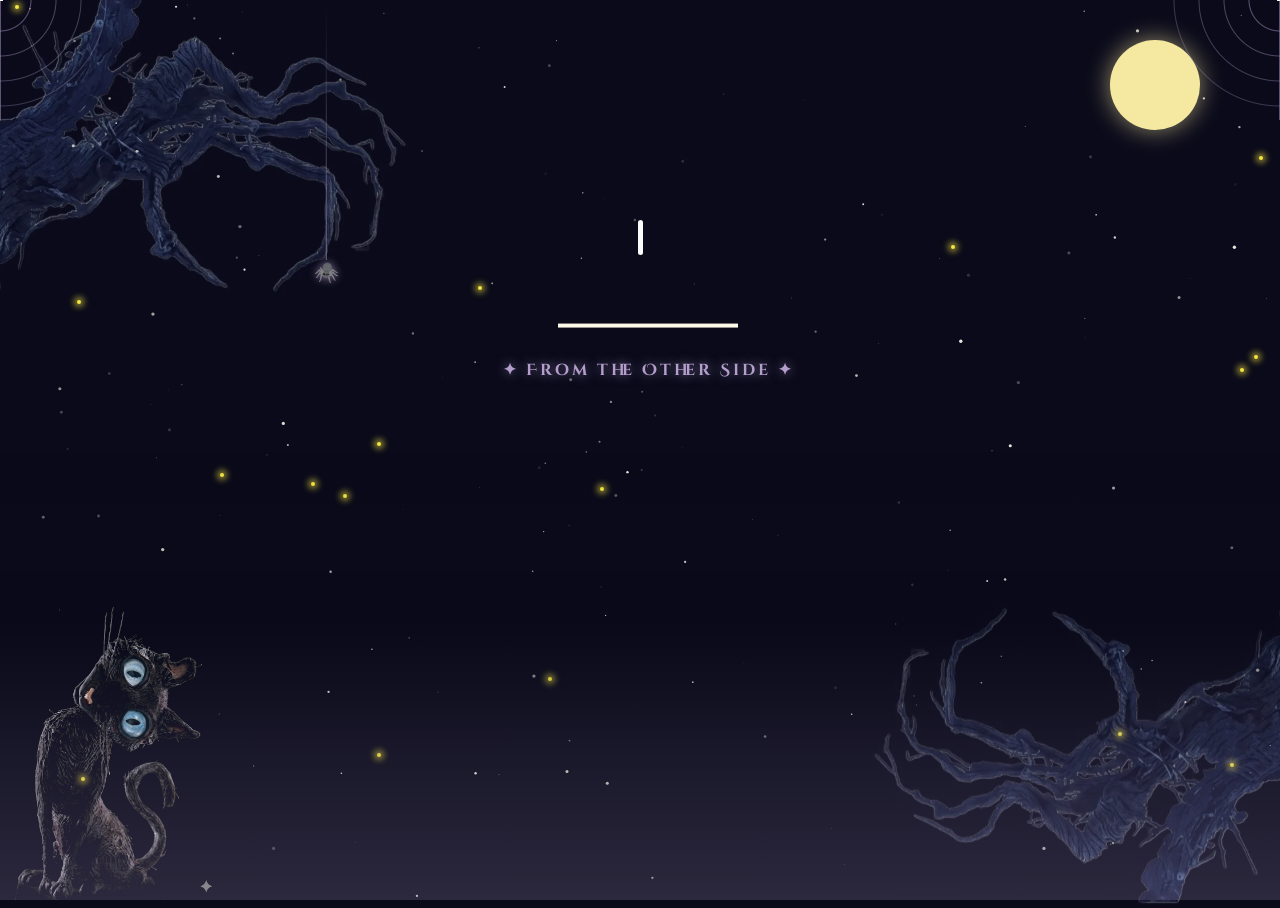
==== index.html @ ec94d296 "primer comit" ====
<!DOCTYPE html>
<html lang="en">
<head>
    <meta charset="UTF-8">
    <meta name="viewport" content="width=device-width, initial-scale=1.0">
    <title>Happy Birthday</title>
    <link rel="stylesheet" href="style.css">
</head>
<body>
    <canvas id="stars-canvas"></canvas>
<img src="gato.png" class="gato-bl" alt="">
<img src="rama.png"c class="rama-tl" alt="">
<img src="rama.png"c class="rama-br" alt="">
<div class="spider-wrap">
      <div class="thread"></div>
      <div class="spider">🕷️</div> 
    </div>
    <div class="moon">
      <div class="moon-eyes">
        <div class="eye">
          <div class="pupil"></div>
        </div>
        <div class="eye">
          <div class="pupil"></div>
        </div>
      </div>
    </div>
    <div class="web web-left"></div>
    <div class="web web-right"></div>
    <div class="velas">
    <div class="fuego"></div>
    <div class="fuego"></div>
    <div class="fuego"></div>
    <div class="fuego"></div>
    <div class="fuego"></div>
</div>
<svg id="cake" version="1.1" x="0px" y="0px" width="200px" height="500px" viewBox="0 0 200 500" enable-background="new 0 0 200 500" xml:space="preserve">
    <path fill="#a88679" d="M173.667-13.94c-49.298,0-102.782,0-147.334,0c-3.999,0-4-16.002,0-16.002
		c44.697,0,96.586,0,147.334,0C177.667-29.942,177.668-13.94,173.667-13.94z">
        <animate id="bizcocho_3" attributeName="d" calcMode="spline" keySplines="0 0 1 1; 0 0 1 1" begin="relleno_2.end" dur="0.3s" fill="freeze" values="
                          M173.667-13.94c-49.298,0-102.782,0-147.334,0c-3.999,0-4-16.002,0-16.002
		c44.697,0,96.586,0,147.334,0C177.667-29.942,177.668-13.94,173.667-13.94z
                          ;
                          M173.667,411.567c-47.995,12.408-102.955,12.561-147.334,0
		c-3.848-1.089-0.189-16.089,3.661-15.002c44.836,12.66,90.519,12.753,139.427,0.07
		C173.293,395.631,177.541,410.566,173.667,411.567z
                          ;
                          M173.667,427.569c-49.795,0-101.101,0-147.334,0c-3.999,0-4-16.002,0-16.002
		c46.385,0,97.539,0,147.334,0C177.668,411.567,177.667,427.569,173.667,427.569z
                          " />
    </path>
    <path fill="#8b6a60" d="M100-178.521c1.858,0,3.364,1.506,3.364,3.363c0,0,0,33.17,0,44.227
		c0,19.144,0,57.431,0,76.574c0,10.152,0,40.607,0,40.607c0,1.858-1.506,3.364-3.364,3.364l0,0c-1.858,0-3.364-1.506-3.364-3.364c0,0,0-30.455,0-40.607c0-19.144,0-57.432,0-76.575c0-11.057,0-44.226,0-44.226C96.636-177.015,98.142-178.521,100-178.521
		L100-178.521z">
        <animate id="relleno_2" attributeName="d" calcMode="spline" keySplines="0 0 1 1; 0 0 1 1; 0 0 0.58 1" begin="bizcocho_2.end" dur="0.5s" fill="freeze" values="
                          M100-178.521c1.858,0,3.364,1.506,3.364,3.363c0,0,0,33.17,0,44.227
		c0,19.144,0,57.431,0,76.574c0,10.152,0,40.607,0,40.607c0,1.858-1.506,3.364-3.364,3.364l0,0c-1.858,0-3.364-1.506-3.364-3.364c0,0,0-30.455,0-40.607c0-19.144,0-57.432,0-76.575c0-11.057,0-44.226,0-44.226C96.636-177.015,98.142-178.521,100-178.521
		L100-178.521z
                          ;
                          M100,267.257c1.858,0,3.364,1.506,3.364,3.363c0,0,0,33.17,0,44.227
		c0,19.143,0,57.43,0,76.574c0,10.151,0,40.606,0,40.606c0,1.858-1.506,3.364-3.364,3.364l0,0c-1.858,0-3.364-1.506-3.364-3.364
		c0,0,0-30.455,0-40.606c0-19.145,0-57.432,0-76.576c0-11.057,0-44.225,0-44.225C96.636,268.763,98.142,267.257,100,267.257
		L100,267.257z
                          ;
                          M93.928,405.433c-0.655,6.444-0.102,9.067,2.957,11.798c0,0,8.083,5.571,16.828,3.503
		c18.629-4.406,43.813,6.194,50.792,7.791c14.75,3.375,9.162,6.867,9.162,6.867c-2.412,2.258-58.328,0-73.667,0l0,0
		c-1.858,0-69.995,2.133-73.667,0c0,0-3.337-2.439,6.172-5.992c11.375-4.25,52.875,8.822,47.139-9.442
		c-6.333-20.167,5.226-21.514,5.226-21.514c3.435-0.915,12.78-6.663,10.923-0.546L93.928,405.433z
                          ;
                          M102.242,427.569c5.348,0,14.079,0,17.462,0c0,0,17.026,0,27.504,0
		c19.143,0,20.39-3.797,26.459,0c3,1.877,0,7.823,0,7.823c-2.412,2.258-58.328,0-73.667,0l0,0c-1.858,0-67.187,0-73.667,0
		c0,0-4.125-4.983,0-7.823c5.201-3.58,16.085,0,23.725,0c8.841,0,20.762,0,20.762,0c3.686,0,8.597,0,19.511,0H102.242z
                          " />
    </path>
    <path fill="#a88679" d="M173.667-15.929c-46.512,0-105.486,0-147.334,0c-3.999,0-4-16.002,0-16.002
		c43.566,0,97.96,0,147.334,0C177.667-31.931,177.666-15.929,173.667-15.929z">
        <animate id="bizcocho_2" attributeName="d" calcMode="spline" keySplines="0 0 1 1; 0 0 1 1; 0.25 0 0.58 1" begin="relleno_1.end" dur="0.5s" fill="freeze" values="
                          M173.667-15.929c-46.512,0-105.486,0-147.334,0c-3.999,0-4-16.002,0-16.002
		c43.566,0,97.96,0,147.334,0C177.667-31.931,177.666-15.929,173.667-15.929z
                          ;
                          M173.434,445.393c-47.269,8.001-105.245,8.001-147.334,0c-3.929-0.747-0.692-16.543,3.243-15.824
		c43.828,8.001,92.165,8.001,140.739,0C174.029,428.918,177.377,444.726,173.434,445.393z
                          ;
                          M173.667,449.514c-47.576-5.454-102.799-5.744-147.333,0c-3.966,0.512-3.938-15.297,0-16.002
		c43.683-7.823,97.646-8.026,147.333,0C177.616,434.15,177.642,449.969,173.667,449.514z
                          ;
                          M173.667,451.394c-49.298,0-102.782,0-147.334,0c-3.999,0-4-16.002,0-16.002
		c44.697,0,96.586,0,147.334,0C177.667,435.392,177.668,451.394,173.667,451.394z
                          " />
    </path>
    <path fill="#8b6a60" d="M101.368-73.685c0,12.164,0,15.18,0,28.519c0,22.702,0-13.661,0,8.304c0,14.48,0,18.233,0,30.512
		c0,1.753-2.958,1.847-2.958,0c0-12.68,0-16.277,0-30.401c0-21.983,0,11.66,0-8.305c0-13.027,0-15.992,0-28.628
		C98.411-75.883,101.368-75.592,101.368-73.685z">
        <animate id="relleno_1" attributeName="d" calcMode="spline" keySplines="0 0 1 1; 0 0 1 1; 0 0 0.6 1" begin="bizcocho_1.end" dur="0.5s" fill="freeze" values="
                          M101.368-73.685c0,12.164,0,15.18,0,28.519c0,22.702,0-13.661,0,8.304c0,14.48,0,18.233,0,30.512
		c0,1.753-2.958,1.847-2.958,0c0-12.68,0-16.277,0-30.401c0-21.983,0,11.66,0-8.305c0-13.027,0-15.992,0-28.628
		C98.411-75.883,101.368-75.592,101.368-73.685z
                          ;
                          M101.368,350.885c0,12.164,0,65.18,0,78.518c0,22.703,0-33.66,0-11.695c0,14.48,0,28.232,0,40.512
		c0,1.753-2.958,1.847-2.958,0c0-12.68,0-26.277,0-40.402c0-21.982,0,31.66,0,11.695c0-13.027,0-65.992,0-78.627
		C98.411,348.686,101.368,348.977,101.368,350.885z
                          ;
                          M128.38,447.567c37.626,6.312,39.303,13.658,26.833,12.833c-22.653-1.499-13.636-0.831-23.302-0.831
		c-14.48,0-17.884,0-30.163,0c-2.087,0-2.068,0-3.915,0c-13.333,0-8.963,0-23.088,0c-11.668,0-14.062,5.995-27.532,1.164
		c-12.629-4.529,38.667-3.167,46.833-17.333C100.077,432.94,105.546,443.736,128.38,447.567z
                          ;
                          M173.667,451.394c2.875,0,2.997,9.257,0,9.131c-22.662-0.956-32.09-0.956-41.756-0.956
		c-14.48,0-17.884,0-30.163,0c-2.087,0-2.068,0-3.915,0c-13.333,0-8.963,0-23.088,0c-11.668,0-34.99-0.294-48.412,1.831
		c-4.109,0.65-3.01-10.006,0-10.006C37.129,451.394,149.379,451.394,173.667,451.394z
                          " />
    </path>
    <path fill="#a88679" d="M173.667,21.571c-33.174,0-111.467,0-147.334,0c-4,0-4-16.002,0-16.002c39.836,0,105.982,0,147.334,0
		C177.668,5.569,177.667,21.571,173.667,21.571z">
        <animate id="bizcocho_1" attributeName="d" calcMode="spline" keySplines="0 0 1 1; 0 0 1 1; 0 0 1 1; 0.25 0 1 1; 0 0 1 1; 0.25 0 0.6 1" begin="2s" dur="0.8s" fill="freeze" values="
                          M173.667,21.571c-33.174,0-111.467,0-147.334,0c-4,0-4-16.002,0-16.002c39.836,0,105.982,0,147.334,0
		C177.668,5.569,177.667,21.571,173.667,21.571z
                          ;
                          M173.667,459.569c-33.197,16.002-110.782,16.002-147.334,0c-3.664-1.604,1.614-15.617,5.337-14.153
		c40.702,16.002,94.289,16.104,136.505,0.103C171.917,444.1,177.271,457.832,173.667,459.569z
                          ;
                          M171.817,475.571c-39.361-3.001-105.438-2.571-143.556,0c-3.991,0.27-7.377-14.736-3.387-15.014
		c41.553-2.888,104.421-3.121,150.51-0.233C179.378,460.574,175.806,475.875,171.817,475.571z
                          ;
                          M171.817,459.564c-38.8-12.188-104.504-13.762-143.556,0c-3.772,1.329-7.961-12.604-4.178-13.905
		c40.864-14.064,105.114-15.52,151.918-0.973C179.822,445.874,175.634,460.762,171.817,459.564z
                          ;
                          M173.667,475.571c-46.376-5.005-105.924-4.003-147.334,0c-3.981,0.385-3.479-15.421,0.479-16.002
		c43.087-6.327,97.705-7.083,146.855,0.438C177.621,460.613,177.644,476,173.667,475.571z
                          ;
                          M173.667,474.117c-46.376,1.866-105.638,2.01-147.334,0c-3.995-0.192-3.52-16.144,0.479-16.002
		c43.794,1.55,96.341,1.541,145.723,0C176.532,457.99,177.663,473.956,173.667,474.117z
                          ;
                          M173.667,475.571c-46.512,0-105.486,0-147.334,0c-3.999,0-4-16.002,0-16.002c43.566,0,97.96,0,147.334,0
		C177.667,459.569,177.666,475.571,173.667,475.571z
                          " />
    </path>
    <path fill="#C3B1E1" d="M104.812,113.216c0,3.119-2.164,5.67-4.812,5.67c-2.646,0-4.812-2.551-4.812-5.67c0-5.594,0-16.782,0-22.375
	c0-5.143,0-15.427,0-20.568c0-7.333,0-21.998,0-29.33c0-5.523,0-16.569,0-22.092c0-3.295,0-9.885,0-13.181
	C95.188,2.551,97.353,0,100,0c2.648,0,4.812,2.551,4.812,5.669c0,3.248,0,9.743,0,12.991c0,5.428,0,16.284,0,21.711
	c0,7.618,0,22.854,0,30.472c0,4.952,0,14.854,0,19.807C104.812,96.292,104.812,107.576,104.812,113.216z">
        <animate id="crema" attributeName="d" calcMode="spline" keySplines="0 0 1 1; 0 0 1 1; 0 0 1 1; 0.25 0 1 1; 0 0 1 1; 0 0 0.58 1" begin="bizcocho_3.end" dur="2s" fill="freeze" values="
                          M104.812,113.216c0,3.119-2.164,5.67-4.812,5.67c-2.646,0-4.812-2.551-4.812-5.67c0-5.594,0-16.782,0-22.375
	c0-5.143,0-15.427,0-20.568c0-7.333,0-21.998,0-29.33c0-5.523,0-16.569,0-22.092c0-3.295,0-9.885,0-13.181
	C95.188,2.551,97.353,0,100,0c2.648,0,4.812,2.551,4.812,5.669c0,3.248,0,9.743,0,12.991c0,5.428,0,16.284,0,21.711
	c0,7.618,0,22.854,0,30.472c0,4.952,0,14.854,0,19.807C104.812,96.292,104.812,107.576,104.812,113.216z
                          ;
                          M104.812,405.897c0,3.119-2.164,5.67-4.812,5.67c-2.646,0-4.812-2.551-4.812-5.67c0-5.594,0-16.782,0-22.376
	c0-5.143,0-15.426,0-20.568c0-7.332,0-21.997,0-29.33c0-5.522,0-16.568,0-22.092c0-3.295,0-9.885,0-13.181
	c0-3.118,2.165-5.669,4.812-5.669c2.648,0,4.812,2.551,4.812,5.669c0,3.247,0,9.743,0,12.991c0,5.428,0,16.283,0,21.711
	c0,7.618,0,22.854,0,30.473c0,4.951,0,14.854,0,19.807C104.812,388.972,104.812,400.256,104.812,405.897z
                          ;
                          M111.873,411.567c-3.119,0-9.226,0-11.874,0c-2.646,0-7.748,0-10.867,0c-7.086,0-12.698,0-18.292,0
	c-6.592,0-12.871,7.371-19.166,3.008c-10.043-6.961-7.776-10.169,2.991-17.745c12.61-8.873,27.713,1.994,25.919-7.531
	c-2.589-13.742,11.008-14.513,11.365-17.789c0.441-4.051,4.235-11.107,8.051-8.175c3.113,2.393,1.007,8.008,0,13.159
	c-1.871,9.569,8.058,2.113,9.494,14.155c2.592,21.732,21.184-0.675,29.309,7.976c5.216,5.553,18.413,5.552,15.426,12.942
	c-3.131,7.745-15.825-4.369-23.8,2.903C126.261,418.271,118.301,411.567,111.873,411.567z
                          ;
                          M111.873,411.567c-3.119,0-9.226,0-11.874,0c-2.646,0-9.734,4.069-12.853,4.069
	c-7.086,0-10.712-4.069-16.306-4.069c-6.592,0-12.12,6.013-19.166,3.008c-7.053-3.008-7.458,2.026-18.659,1.165
	c-6.832-0.525-7.522-3.034-7.533-6.265c-0.037-10.336,22.073-2.452,36.613-2.628c10.234-0.124,19.856-1.439,37.905-2.102
	c16.642-0.61,32.699,1.552,46.009,1.927c12.438,0.351,29.663-8.99,31.532,3.315c0.773,5.093-5.605,3.342-11.211,9.579
	c-5.093,5.667-7.59-4.605-12.965-3.832c-8.269,1.189-14.962-8.537-22.937-1.265C126.261,418.271,118.301,411.567,111.873,411.567z
                          ;
                          M110.946,413.652c-2.904-1.137-8.405-2.748-12.446-0.97c-6.099,2.685-7.273,10.358-13.253,8.242
	c-7.843-2.775-8.953-5.008-14.546-5.01c-24.653-0.011-4.849,26.507-18.264,26.507c-12.377,0,5.791-33.537-19.422-26.682
	c-7.703,2.095-9.806-0.942-9.817-4.173c-0.037-10.336,24.357-4.544,38.897-4.72c10.234-0.124,19.856-1.439,37.905-2.102
	c16.642-0.61,32.699,1.552,46.009,1.927c12.438,0.351,28.973-8.865,31.532,3.315c1.449,6.896,0.318,15.624-3.874,15.624
	c-7.619,0-1.788-15.192-19.243-7.111c-7.581,3.51-15.963-9.738-26.669,1.066C120.644,426.744,118.381,416.561,110.946,413.652z
                          ;
                          M111.547,413.9c-2.969-0.956-8.775-0.949-13.167-0.5c-14.667,1.5-8.325,16.508-14.667,16.666
	c-6.667,0.166-0.167-13.5-13.013-14.151c-30.471-1.545-5.572,46.651-18.987,46.651c-12.377,0,10.333-50.166-18.667-44.5
	c-7.835,1.531-9.537-1.417-9.548-4.647c-0.037-10.336,23.675-5.177,38.215-5.353c10.234-0.124,20.618-1.671,38.667-2.333
	c16.642-0.61,32.023,1.458,45.333,1.833c12.438,0.351,33.819-8.431,33.199,4.001c-0.532,10.666,0.414,26.166-5.245,25.833
	c-7.606-0.447-2.954-31.5-19.243-18.899c-7.985,6.177-17.658-5.969-27.377,5.732C118.88,434.066,121.38,417.067,111.547,413.9z
                          ;
                          M111.547,415.233c-6.667-0.834-9.667,4.667-13.833,3.333c-19.649-6.291-8.158,22.176-14.5,22.334
	c-6.667,0.166,2.833-18-13.333-22.167c-29.544-7.615-9.667,43.833-20.167,43.833c-10.333,0,8.004-55.006-16.833-39
	c-7.5,4.833-9.508-3.78-9.299-7.004c0.799-12.329,23.592-7.153,38.132-7.329c10.234-0.124,20.238-1.505,38.287-2.167
	c16.642-0.61,32.903,1.125,46.213,1.5c12.438,0.351,35.058-5.579,31.863,6.451c-5.532,20.833,1.25,28.216-4.409,27.883
	c-7.606-0.447-6.058-37.895-20.62-23.333c-10.167,10.166-15.972-0.747-25,12C119.547,443.568,121.798,416.515,111.547,415.233z
                          " />
    </path>
    <rect x="10" y="475.571" fill="#fefae9" width="180" height="4" />
</svg>
<div class="text">
  <h1>✦ From the Other Side ✦</h1>
  <p id="msg"></p>
</div>
<script src="main.js"></script>
  <div class="fog"></div>
</body>
</html>
---- style.css ----
@import url('https://fonts.googleapis.com/css2?family=Playwrite+NO:wght@100..400&display=swap');
        @import url('https://fonts.googleapis.com/css2?family=Cinzel+Decorative:wght@400;700&display=swap');
    
html,
body {
  width: 100%;
  height: 100%;
  overflow-x: hidden;
  overflow-y: hidden;
  background: #0a0a1a;
}

#cake {
  display: block;
  position: relative;
  margin: -10em auto 0 auto;
}

.velas {
  background: #fbfbfb;
  border-radius: 10px;
  position: absolute;
  top: 228px;
  left: 50%;
  margin-left: -2.4px;
  margin-top: -8.33333333px;
  width: 5px;
  height: 35px;
  transform: translateY(-300px);
  backface-visibility: hidden;
  animation: in 500ms 6s ease-out forwards;
}
.velas:after,
.velas:before {
  background :#c8d9e0 (0, 255, 0, 0.4);
  content: "";
  position: absolute;
  width: 100%;
  height: 2.22222222px;
}
.velas:after {
  top: 25%;
  left: 0;
}
.velas:before {
  top: 45%;
  left: 0;
}

.fuego {
  border-radius: 100%;
  position: absolute;
  top: -25px;
  left: 50%;
  margin-left: -4.6px;
  width: 8.66666667px;
  height: 28px;
}
.fuego:nth-child(1) { animation: fuego 2s 6.5s infinite; }
.fuego:nth-child(2) { animation: fuego 1.5s 6.5s infinite; }
.fuego:nth-child(3) { animation: fuego 1s 6.5s infinite; }
.fuego:nth-child(4) { animation: fuego 0.5s 6.5s infinite; }
.fuego:nth-child(5) { animation: fuego 0.2s 6.5s infinite; }


@keyframes fuego {
  0%, 100% {
    background: rgba(254, 248, 97, 0.5);
    box-shadow: 0 0 40px 10px rgba(248, 233, 209, 0.2);
    transform: translateY(0) scale(1);
  }
  50% {
    background: rgba(255, 50, 0, 0.1);
    box-shadow: 0 0 40px 20px rgba(248, 233, 209, 0.2);
    transform: translateY(-20px) scale(0);
  }
}

@keyframes in {
  to {
    transform: translateY(0);
  }
}

.text {
  text-align: center;
}

.text h1 {
  font-family: 'Cinzel Decorative', cursive;
  font-size: 1rem;
  letter-spacing: 3px;
  color: #b49fcc;
  text-shadow: 0 0 12px rgba(180,159,204,.7);
  margin-bottom: 10px;
}

#msg {
  font-family: 'Cinzel Decorative', cursive;
  font-size: clamp(1rem, 4vw, 1.8rem);
  color: #f5e642;
  text-shadow: 0 0 16px rgba(245,230,66,.8);

  border-right: 2px solid #c9a84c;

  white-space: normal;       /* 🔥 clave */
  word-break: break-word;    /* 🔥 clave */
  text-align: center;
  padding: 0 10px;
  display: inline-block;
}

/* 🎊 CONFETI */
.confeti {
  position: fixed;
  top: -20px;
  pointer-events: none;
  z-index: 9999;
}

@keyframes caer {
  to {
    transform: translateY(100vh) rotate(720deg);
    opacity: 0;
  }
}

#stars-canvas {
  position: fixed;
  inset: 0;
  pointer-events: none;
  z-index: 0;
}

.spider-wrap {
  position: fixed;
  top: 0;
  left: 25%;
  transform: translateX(-25%);
  pointer-events: none;
  z-index: 10;
  animation: spiderDrop 14s ease-in-out infinite;
}

@keyframes spiderDrop {
  0%   { transform: translateX(-25%) translateY(-60px); }  /* arriba escondida */
  30%  { transform: translateX(-25%) translateY(120px); }  /* baja */
  60%  { transform: translateX(-25%) translateY(80px);  }  /* sube un poco */
  80%  { transform: translateX(-25%) translateY(200px); }  /* baja más */
  100% { transform: translateX(-25%) translateY(-60px); }  /* sube y desaparece */
}

.thread {
  width: 1px;
  height: 260px;
  background: linear-gradient(to bottom, transparent, rgba(180,159,204,.6));
  margin: 0 auto;
}

.spider {
  font-size: 20px;
  text-align: center;
  filter: drop-shadow(0 0 4px rgba(180,159,204,.8));
}

.firefly {
  position: fixed;
  width: 4px;
  height: 4px;
  border-radius: 50%;
  background: #f5e642;
  box-shadow: 0 0 6px 3px rgba(245,230,66,.6);
  pointer-events: none;
  z-index: 1;
  animation: drift linear infinite;
}

@keyframes drift {
  0%   { transform: translate(0,0) scale(1); opacity: 0; }
  20%  { opacity: 1; }
  80%  { opacity: .8; }
  100% { transform: translate(var(--dx), var(--dy)) scale(0.3); opacity: 0; }
}

.fog {
  position: fixed;
  bottom: 0;
  left: 0;
  width: 100%;
  height: 50%;
  background: linear-gradient(
    to top,
    rgba(180,159,204, 0.2) 0%,    /* teal de Coraline abajo */
    rgba(10, 10, 26, 0.15) 60%,     /* azul oscuro en medio */
    transparent 100%                 /* desaparece arriba */
  );
  pointer-events: none;
  z-index: 5;
}

.moon {
  position: fixed;
  top: 40px;
  right: 80px;
  width: 90px;
  height: 90px;
  border-radius: 50%;
  background: #f5e8a0; /* luna llena */
  box-shadow: 0 0 25px rgba(245,232,160,.6);
  z-index: 3;
  animation: moonGlow 4s ease-in-out infinite;
  display: flex;
  align-items: center;
  justify-content: center;
}

.moon-eyes {
  display: flex;
  gap: 12px;
}

.moon-eyes {
  opacity: 0;
  animation: aparecerOjos 3s ease-in-out 2s forwards;
}

.moon .eye {
  display: flex;
  gap: 12px;
  width: 18px;
  height: 18px;
  background: #0a0a1a;
  border-radius: 50%;
  position: relative;
}

.moon .pupil {
  width: 6px;
  height: 6px;
  background: #f5e642;
  border-radius: 50%;
  position: absolute;
  top: 50%;
  left: 50%;
  transform: translate(-50%, -50%);
}

@keyframes moonGlow {
  0%, 100% { filter: drop-shadow(0 0 18px rgba(245,232,160,.5)); }
  50%       { filter: drop-shadow(0 0 30px rgba(245,232,160,.8)); }
}

.web {
  position: fixed;
  top: 0;
  width: 120px;
  height: 120px;
  pointer-events: none;
  z-index: 3;
  opacity: 1;
}

.web-left  { left: 0; }
.web-right { right: 0; transform: scaleX(-1); } /* espejo */

/* hilos que salen de la esquina */
.web::before,
.web::after {
  content: '';
  position: absolute;
  top: 0;
  left: 0;
  width: 100%;
  height: 100%;
  background:
    /* hilos diagonales */
    linear-gradient(135deg, rgb(254, 254, 254) 1px, transparent 1px),
    linear-gradient(112deg, rgb(255, 255, 255) 1px, transparent 1px),
    linear-gradient(90deg,  rgba(180,159,204,.5) 1px, transparent 1px),
    linear-gradient(158deg, rgba(255, 255, 255, 0.6) 1px, transparent 1px),
    linear-gradient(170deg, rgba(255, 255, 255, 0.975) 1px, transparent 1px);
}

/* arcos de la telaraña */
.web::after {
  background:
    radial-gradient(circle at 0 0, transparent 30px,  rgba(180,159,204,.5) 31px, transparent 32px),
    radial-gradient(circle at 0 0, transparent 55px,  rgba(180,159,204,.4) 56px, transparent 57px),
    radial-gradient(circle at 0 0, transparent 80px,  rgba(180,159,204,.35) 81px, transparent 82px),
    radial-gradient(circle at 0 0, transparent 105px, rgba(180,159,204,.3) 106px, transparent 107px);
}



.rama-tl {
  position: fixed;
  top: -10px;
  left: -10px;
  width: 420px;
  pointer-events: none;
  z-index: 4;
  opacity: 0.92;
  mix-blend-mode: screen; /* ← el negro del fondo desaparece, solo quedan las ramas */
}

.rama-br {
  position: fixed;
  bottom: -10px;
  right: -10px;
  width: 420px;
  pointer-events: none;
  z-index: 4;
  opacity: 0.92;
  transform: rotate(180deg);
  mix-blend-mode: screen; /* ← igual que rama-tl, mismo truco */
}

.gato-bl {
  position: fixed;
  bottom: 0;
  left: 0;
  width: 220px;
  pointer-events: none;
  z-index: 4;
  mix-blend-mode:  lighten; /* elimina el fondo negro igual que las ramas */
}
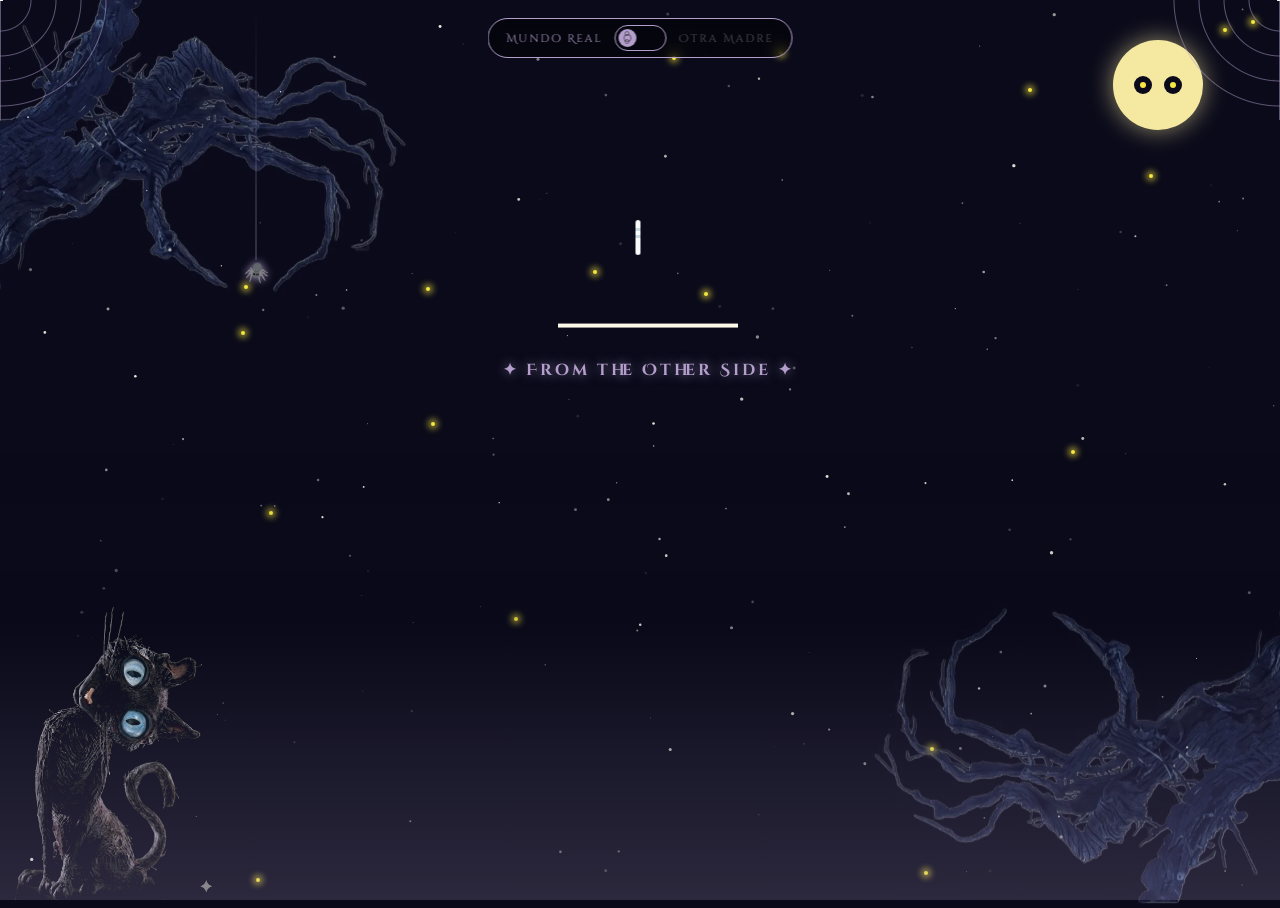
==== commit 9c28a0e8: "modo otra madre" ====
--- a/index.html
+++ b/index.html
@@ -6,35 +6,48 @@
     <title>Happy Birthday</title>
     <link rel="stylesheet" href="style.css">
 </head>
-<body>
+<body class="mundo-real">
     <canvas id="stars-canvas"></canvas>
-<img src="gato.png" class="gato-bl" alt="">
-<img src="rama.png"c class="rama-tl" alt="">
-<img src="rama.png"c class="rama-br" alt="">
-<div class="spider-wrap">
+
+    <div class="toggle-wrap">
+      <span class="toggle-label" id="lbl-real">Mundo Real</span>
+      <button class="toggle-btn" id="toggle-btn" onclick="toggleWorld()" aria-label="Cambiar mundo">
+        <div class="toggle-knob">
+          <div class="boton-dot"></div>
+        </div>
+      </button>
+      <span class="toggle-label" id="lbl-otra">Otra Madre</span>
+    </div>
+
+    <img src="gato.png" class="gato-bl" alt="">
+    <img src="rama.png" class="rama-tl" alt="">
+    <img src="rama.png" class="rama-br" alt="">
+    <div class="spider-wrap">
       <div class="thread"></div>
-      <div class="spider">🕷️</div> 
+      <div class="spider">🕷️</div>
     </div>
     <div class="moon">
-      <div class="moon-eyes">
-        <div class="eye">
-          <div class="pupil"></div>
-        </div>
-        <div class="eye">
-          <div class="pupil"></div>
-        </div>
+      <div class="moon-eyes" id="moon-eyes">
+        <div class="eye"><div class="pupil"></div></div>
+        <div class="eye"><div class="pupil"></div></div>
       </div>
+
+      <div class="button-eyes" id="button-eyes">
+        <div class="button-eye"><div class="button-pupil"></div></div>
+        <div class="button-eye"><div class="button-pupil"></div></div>
+      </div>
+
     </div>
     <div class="web web-left"></div>
     <div class="web web-right"></div>
     <div class="velas">
-    <div class="fuego"></div>
-    <div class="fuego"></div>
-    <div class="fuego"></div>
-    <div class="fuego"></div>
-    <div class="fuego"></div>
-</div>
-<svg id="cake" version="1.1" x="0px" y="0px" width="200px" height="500px" viewBox="0 0 200 500" enable-background="new 0 0 200 500" xml:space="preserve">
+      <div class="fuego"></div>
+      <div class="fuego"></div>
+      <div class="fuego"></div>
+      <div class="fuego"></div>
+      <div class="fuego"></div>
+    </div>
+      <svg id="cake" version="1.1" x="0px" y="0px" width="200px" height="500px" viewBox="0 0 200 500" enable-background="new 0 0 200 500" xml:space="preserve">
     <path fill="#a88679" d="M173.667-13.94c-49.298,0-102.782,0-147.334,0c-3.999,0-4-16.002,0-16.002
 		c44.697,0,96.586,0,147.334,0C177.667-29.942,177.668-13.94,173.667-13.94z">
         <animate id="bizcocho_3" attributeName="d" calcMode="spline" keySplines="0 0 1 1; 0 0 1 1" begin="relleno_2.end" dur="0.3s" fill="freeze" values="
@@ -182,11 +195,15 @@
     </path>
     <rect x="10" y="475.571" fill="#fefae9" width="180" height="4" />
 </svg>
-<div class="text">
-  <h1>✦ From the Other Side ✦</h1>
-  <p id="msg"></p>
-</div>
-<script src="main.js"></script>
-  <div class="fog"></div>
+    <div class="text">
+      <h1 class="titulo-mundo-real">✦ From the Other Side ✦</h1>
+      <h1 class="titulo-otra-madre">✦ They Will Be Mine ✦</h1>
+      <p id="msg"></p>
+    </div>
+    <script src="main.js"></script>
+    <div class="fog"></div>
 </body>
-</html>+</html>
+
+
+
--- a/style.css
+++ b/style.css
@@ -1,326 +1,433 @@
 @import url('https://fonts.googleapis.com/css2?family=Playwrite+NO:wght@100..400&display=swap');
-        @import url('https://fonts.googleapis.com/css2?family=Cinzel+Decorative:wght@400;700&display=swap');
-    
-html,
-body {
-  width: 100%;
-  height: 100%;
-  overflow-x: hidden;
-  overflow-y: hidden;
-  background: #0a0a1a;
-}
-
+@import url('https://fonts.googleapis.com/css2?family=Cinzel+Decorative:wght@400;700&display=swap');
+
+/* ================================================================
+   VARIABLES — MUNDO REAL (azul/morado oscuro)
+   ================================================================ */
+body.mundo-real {
+  --accent:        #b49fcc;
+  --accent2:       #c9a84c;
+  --glow2:         rgba(245, 230, 66, .8);
+  --fog-color:     rgba(180, 159, 204, 0.2);
+  --moon-bg:       #f5e8a0;
+  --moon-shadow:   rgba(245, 232, 160, .6);
+  --moon-shadow2:  rgba(245, 232, 160, .8);
+  --bg:            #0a0a1a;
+  --web-color:     rgba(180, 159, 204, .5);
+  --firefly:       #f5e642;
+  --firefly-glow:  rgba(245, 230, 66, .6);
+  --titulo-color:  #b49fcc;
+  --titulo-shadow: rgba(180, 159, 204, .7);
+  --msg-color:     #c9a84c;
+  --msg-glow:      rgba(245, 230, 66, .8);
+}
+
+/* ================================================================
+   VARIABLES — OTRA MADRE (rojo oscuro)
+   ================================================================ */
+body.otra-madre {
+  --accent:        #c0392b;
+  --accent2:       #ff6b6b;   
+  --glow2:         rgba(255, 107, 107, .9);
+  --fog-color:     rgba(139, 0, 0, 0.25);
+  --moon-bg:       #8b0000;
+  --moon-shadow:   rgba(192, 57, 43, .7);
+  --moon-shadow2:  rgba(231, 76, 60, .9);
+  --bg:            #0d0000;
+  --web-color:     rgba(192, 57, 43, .5);
+  --firefly:       #e74c3c;
+  --firefly-glow:  rgba(192, 57, 43, .7);
+  --titulo-color:  rgba(233, 198, 198, 0.788);  /* título */
+  --titulo-shadow: rgba(245, 235, 224, .4);
+  --msg-color:     #BAB8B5;   /* mensaje */
+  --msg-glow:      rgba(245, 235, 224, .35);
+}
+
+/* ================================================================
+   BASE
+   ================================================================ */
+html, body {
+  width: 100%; height: 100%;
+  overflow-x: hidden; overflow-y: hidden;
+  background: var(--bg);
+  transition: background 0.8s ease;
+}
+
+/* ================================================================
+   TOGGLE
+   ================================================================ */
+.toggle-wrap {
+  position: fixed;
+  top: 18px; left: 50%;
+  transform: translateX(-50%);
+  z-index: 100;
+  display: flex; align-items: center; gap: 12px;
+  background: rgba(0, 0, 0, 0.45);
+  border: 1px solid var(--accent);
+  border-radius: 40px;
+  padding: 6px 18px;
+  transition: border-color 0.6s;
+  backdrop-filter: blur(6px);
+}
+
+.toggle-label {
+  font-family: 'Cinzel Decorative', cursive;
+  font-size: clamp(0.5rem, 2vw, 0.7rem);
+  letter-spacing: 2px;
+  color: #555;
+  transition: color 0.5s;
+  white-space: nowrap;
+}
+body.mundo-real #lbl-real { color: var(--accent); }
+body.otra-madre #lbl-otra  { color: var(--accent); }
+
+.toggle-btn {
+  width: 52px; height: 26px;
+  border-radius: 99px;
+  border: 1.5px solid var(--accent);
+  background: transparent;
+  cursor: pointer; position: relative;
+  transition: border-color 0.5s;
+  flex-shrink: 0;
+}
+
+.toggle-knob {
+  width: 18px; height: 18px;
+  border-radius: 50%;
+  background: var(--accent);
+  position: absolute;
+  top: 3px; left: 3px;
+  transition: transform 0.5s cubic-bezier(.68, -.55, .27, 1.55), background 0.5s;
+  display: flex; align-items: center; justify-content: center;
+}
+body.otra-madre .toggle-knob { transform: translateX(26px); }
+
+.boton-dot {
+  width: 6px; height: 6px;
+  border-radius: 50%;
+  border: 1.5px solid rgba(0, 0, 0, 0.5);
+  position: relative;
+}
+.boton-dot::before, .boton-dot::after {
+  content: ''; position: absolute;
+  border-radius: 50%; border: 1px solid rgba(0, 0, 0, 0.4);
+}
+.boton-dot::before { width: 3px; height: 3px; top: -4px; left: 0; }
+.boton-dot::after  { width: 3px; height: 3px; top: 4px;  left: 0; }
+
+/* ================================================================
+   CAKE
+   ================================================================ */
 #cake {
-  display: block;
-  position: relative;
-  margin: -10em auto 0 auto;
-}
-
+  display: block; position: relative;
+  width: min(200px, 52vw); height: auto;
+  margin: -10em auto 0 auto; overflow: hidden;
+  transition: filter 0.8s ease;
+}
+body.otra-madre #cake { filter: sepia(0.4) hue-rotate(-30deg) saturate(1.5); }
+
+/* ================================================================
+   VELAS
+   ================================================================ */
 .velas {
-  background: #fbfbfb;
-  border-radius: 10px;
-  position: absolute;
-  top: 228px;
-  left: 50%;
-  margin-left: -2.4px;
-  margin-top: -8.33333333px;
-  width: 5px;
-  height: 35px;
-  transform: translateY(-300px);
+  background: #fbfbfb; border-radius: 10px;
+  position: absolute; top: 228px; left: 50%;
+  margin-left: -2.4px; margin-top: -8.33px;
+  width: 5px; height: 35px;
+  transform: translateX(-50%) translateY(-300px);
   backface-visibility: hidden;
   animation: in 500ms 6s ease-out forwards;
 }
-.velas:after,
-.velas:before {
-  background :#c8d9e0 (0, 255, 0, 0.4);
-  content: "";
-  position: absolute;
-  width: 100%;
-  height: 2.22222222px;
-}
-.velas:after {
-  top: 25%;
-  left: 0;
-}
-.velas:before {
-  top: 45%;
-  left: 0;
-}
+.velas:after, .velas:before {
+  background: #c8d9e0; content: ""; position: absolute;
+  width: 100%; height: 2.22px;
+}
+.velas:after  { top: 25%; left: 0; }
+.velas:before { top: 45%; left: 0; }
 
 .fuego {
-  border-radius: 100%;
-  position: absolute;
-  top: -25px;
-  left: 50%;
-  margin-left: -4.6px;
-  width: 8.66666667px;
-  height: 28px;
-}
-.fuego:nth-child(1) { animation: fuego 2s 6.5s infinite; }
+  border-radius: 100%; position: absolute;
+  top: -25px; left: 50%; margin-left: -4.6px;
+  width: 8.67px; height: 28px;
+}
+
+/* Fuego — Mundo Real */
+.fuego:nth-child(1) { animation: fuego 2s   6.5s infinite; }
 .fuego:nth-child(2) { animation: fuego 1.5s 6.5s infinite; }
-.fuego:nth-child(3) { animation: fuego 1s 6.5s infinite; }
+.fuego:nth-child(3) { animation: fuego 1s   6.5s infinite; }
 .fuego:nth-child(4) { animation: fuego 0.5s 6.5s infinite; }
 .fuego:nth-child(5) { animation: fuego 0.2s 6.5s infinite; }
 
+/* Fuego — Otra Madre */
+body.otra-madre .fuego:nth-child(1) { animation: fuego-rojo 2s   6.5s infinite; }
+body.otra-madre .fuego:nth-child(2) { animation: fuego-rojo 1.5s 6.5s infinite; }
+body.otra-madre .fuego:nth-child(3) { animation: fuego-rojo 1s   6.5s infinite; }
+body.otra-madre .fuego:nth-child(4) { animation: fuego-rojo 0.5s 6.5s infinite; }
+body.otra-madre .fuego:nth-child(5) { animation: fuego-rojo 0.2s 6.5s infinite; }
 
 @keyframes fuego {
-  0%, 100% {
-    background: rgba(254, 248, 97, 0.5);
-    box-shadow: 0 0 40px 10px rgba(248, 233, 209, 0.2);
-    transform: translateY(0) scale(1);
-  }
-  50% {
-    background: rgba(255, 50, 0, 0.1);
-    box-shadow: 0 0 40px 20px rgba(248, 233, 209, 0.2);
-    transform: translateY(-20px) scale(0);
-  }
-}
-
-@keyframes in {
-  to {
-    transform: translateY(0);
-  }
-}
-
-.text {
-  text-align: center;
-}
-
-.text h1 {
+  0%, 100% { background: rgba(254,248,97,.5); box-shadow: 0 0 40px 10px rgba(248,233,209,.2); transform: translateY(0) scale(1); }
+  50%       { background: rgba(255,50,0,.1);  box-shadow: 0 0 40px 20px rgba(248,233,209,.2); transform: translateY(-20px) scale(0); }
+}
+@keyframes fuego-rojo {
+  0%, 100% { background: rgba(220,50,50,.7); box-shadow: 0 0 40px 10px rgba(180,30,30,.4); transform: translateY(0) scale(1); }
+  50%       { background: rgba(255,0,0,.2);  box-shadow: 0 0 40px 20px rgba(180,30,30,.3); transform: translateY(-20px) scale(0); }
+}
+
+@keyframes in { to { transform: translateX(-50%) translateY(0); } }
+
+/* ================================================================
+   TEXTO
+   ================================================================ */
+.text { text-align: center; padding: 0 1rem; }
+
+/* Títulos */
+.titulo-mundo-real,
+.titulo-otra-madre {
   font-family: 'Cinzel Decorative', cursive;
-  font-size: 1rem;
-  letter-spacing: 3px;
-  color: #b49fcc;
-  text-shadow: 0 0 12px rgba(180,159,204,.7);
-  margin-bottom: 10px;
-}
-
+  font-size: clamp(0.65rem, 3vw, 1rem);
+  letter-spacing: 3px; margin-bottom: 10px;
+  transition: opacity 0.6s ease;
+}
+
+/* Mundo Real: muestra titulo real, oculta otra madre */
+.titulo-mundo-real { color: var(--titulo-color); text-shadow: 0 0 12px var(--titulo-shadow); }
+.titulo-otra-madre { display: none; }
+
+/* Otra Madre: oculta titulo real, muestra otra madre */
+body.otra-madre .titulo-mundo-real { display: none; }
+body.otra-madre .titulo-otra-madre {
+  display: block;
+  color: var(--titulo-color);
+  text-shadow: 0 0 12px var(--titulo-shadow);
+}
+
+/* Mensaje tipografiado */
 #msg {
   font-family: 'Cinzel Decorative', cursive;
-  font-size: clamp(1rem, 4vw, 1.8rem);
-  color: #f5e642;
-  text-shadow: 0 0 16px rgba(245,230,66,.8);
-
-  border-right: 2px solid #c9a84c;
-
-  white-space: normal;       /* 🔥 clave */
-  word-break: break-word;    /* 🔥 clave */
-  text-align: center;
-  padding: 0 10px;
-  display: inline-block;
-}
-
-/* 🎊 CONFETI */
-.confeti {
-  position: fixed;
-  top: -20px;
-  pointer-events: none;
-  z-index: 9999;
-}
-
-@keyframes caer {
-  to {
-    transform: translateY(100vh) rotate(720deg);
-    opacity: 0;
-  }
-}
-
+  font-size: clamp(0.9rem, 3.5vw, 1.8rem);
+  color: var(--msg-color);
+  text-shadow: 0 0 16px var(--msg-glow);
+  border-right: 2px solid var(--msg-color);
+  white-space: normal; word-break: break-word;
+  text-align: center; padding: 0 10px;
+  display: inline-block; max-width: 90vw;
+  transition: color 0.6s, text-shadow 0.6s, border-color 0.6s;
+}
+
+/* ================================================================
+   ESTRELLAS
+   ================================================================ */
 #stars-canvas {
-  position: fixed;
-  inset: 0;
-  pointer-events: none;
-  z-index: 0;
-}
-
+  position: fixed; inset: 0;
+  pointer-events: none; z-index: 0;
+}
+
+/* ================================================================
+   ARAÑA
+   ================================================================ */
 .spider-wrap {
-  position: fixed;
-  top: 0;
-  left: 25%;
-  transform: translateX(-25%);
-  pointer-events: none;
-  z-index: 10;
+  position: fixed; top: 0; left: 20%;
+  transform: translateX(-50%);
+  pointer-events: none; z-index: 10;
   animation: spiderDrop 14s ease-in-out infinite;
 }
-
 @keyframes spiderDrop {
-  0%   { transform: translateX(-25%) translateY(-60px); }  /* arriba escondida */
-  30%  { transform: translateX(-25%) translateY(120px); }  /* baja */
-  60%  { transform: translateX(-25%) translateY(80px);  }  /* sube un poco */
-  80%  { transform: translateX(-25%) translateY(200px); }  /* baja más */
-  100% { transform: translateX(-25%) translateY(-60px); }  /* sube y desaparece */
-}
-
+  0%   { transform: translateX(-50%) translateY(-60px);  }
+  30%  { transform: translateX(-50%) translateY(120px);  }
+  60%  { transform: translateX(-50%) translateY(80px);   }
+  80%  { transform: translateX(-50%) translateY(200px);  }
+  100% { transform: translateX(-50%) translateY(-60px);  }
+}
 .thread {
-  width: 1px;
-  height: 260px;
-  background: linear-gradient(to bottom, transparent, rgba(180,159,204,.6));
-  margin: 0 auto;
-}
-
+  width: 1px; height: 260px;
+  background: linear-gradient(to bottom, transparent, var(--web-color));
+  margin: 0 auto; transition: background 0.6s;
+}
 .spider {
-  font-size: 20px;
-  text-align: center;
-  filter: drop-shadow(0 0 4px rgba(180,159,204,.8));
-}
-
+  font-size: 20px; text-align: center;
+  filter: drop-shadow(0 0 4px var(--accent));
+  transition: filter 0.6s;
+}
+
+/* ================================================================
+   LUCIÉRNAGAS
+   ================================================================ */
 .firefly {
-  position: fixed;
-  width: 4px;
-  height: 4px;
-  border-radius: 50%;
-  background: #f5e642;
-  box-shadow: 0 0 6px 3px rgba(245,230,66,.6);
-  pointer-events: none;
-  z-index: 1;
+  position: fixed; width: 4px; height: 4px; border-radius: 50%;
+  background: var(--firefly); box-shadow: 0 0 6px 3px var(--firefly-glow);
+  pointer-events: none; z-index: 1;
   animation: drift linear infinite;
 }
-
 @keyframes drift {
-  0%   { transform: translate(0,0) scale(1); opacity: 0; }
+  0%   { transform: translate(0, 0) scale(1); opacity: 0; }
   20%  { opacity: 1; }
   80%  { opacity: .8; }
   100% { transform: translate(var(--dx), var(--dy)) scale(0.3); opacity: 0; }
 }
 
+/* ================================================================
+   NIEBLA
+   ================================================================ */
 .fog {
-  position: fixed;
-  bottom: 0;
-  left: 0;
-  width: 100%;
-  height: 50%;
-  background: linear-gradient(
-    to top,
-    rgba(180,159,204, 0.2) 0%,    /* teal de Coraline abajo */
-    rgba(10, 10, 26, 0.15) 60%,     /* azul oscuro en medio */
-    transparent 100%                 /* desaparece arriba */
-  );
-  pointer-events: none;
-  z-index: 5;
-}
-
+  position: fixed; bottom: 0; left: 0; width: 100%; height: 50%;
+  background: linear-gradient(to top, var(--fog-color) 0%, rgba(10,10,26,.15) 60%, transparent 100%);
+  pointer-events: none; z-index: 5; transition: background 0.8s ease;
+}
+
+/* ================================================================
+   LUNA 
+   ================================================================ */
 .moon {
   position: fixed;
-  top: 40px;
-  right: 80px;
-  width: 90px;
-  height: 90px;
+  top: clamp(20px, 5vw, 40px); right: clamp(12px, 6vw, 80px);
+  width: clamp(55px, 14vw, 90px); height: clamp(55px, 14vw, 90px);
   border-radius: 50%;
-  background: #f5e8a0; /* luna llena */
-  box-shadow: 0 0 25px rgba(245,232,160,.6);
-  z-index: 3;
-  animation: moonGlow 4s ease-in-out infinite;
-  display: flex;
-  align-items: center;
-  justify-content: center;
-}
-
+  background: var(--moon-bg); box-shadow: 0 0 25px var(--moon-shadow);
+  z-index: 3; animation: moonGlow 4s ease-in-out infinite;
+  display: flex; align-items: center; justify-content: center;
+  transition: background 0.8s ease, box-shadow 0.8s ease;
+}
+
+/* ── LUNA — Mundo Real: ojos normales ── */
 .moon-eyes {
-  display: flex;
-  gap: 12px;
-}
-
-.moon-eyes {
-  opacity: 0;
-  animation: aparecerOjos 3s ease-in-out 2s forwards;
-}
+  display: flex; gap: clamp(6px, 2vw, 12px);
+  opacity: 0; animation: aparecerOjos 3s ease-in-out 1s forwards;
+}
+.moon-eyes.blink { opacity: 0 !important; transition: opacity 0.05s; }
+@keyframes aparecerOjos { to { opacity: 1; } }
 
 .moon .eye {
-  display: flex;
-  gap: 12px;
-  width: 18px;
-  height: 18px;
-  background: #0a0a1a;
+  width: clamp(10px, 3vw, 18px); height: clamp(10px, 3vw, 18px);
+  background: #0a0a1a; border-radius: 50%; position: relative;
+}
+.moon .pupil {
+  width: clamp(3px, 1vw, 6px); height: clamp(3px, 1vw, 6px);
+  background: #f5e642; border-radius: 50%;
+  position: absolute; top: 50%; left: 50%;
+  transform: translate(-50%, -50%);
+}
+
+/* Ocultar ojos normales en Otra Madre */
+body.otra-madre .moon-eyes { display: none; }
+
+/* ── LUNA — Otra Madre: ojos botón ── */
+.button-eyes {
+  display: none;
+  gap: clamp(6px, 2vw, 12px);
+  align-items: center; justify-content: center;
+}
+
+/* Mostrar ojos botón en Otra Madre */
+body.otra-madre .button-eyes { display: flex; }
+
+.button-eye {
+  width: clamp(12px, 3.5vw, 20px); height: clamp(12px, 3.5vw, 20px);
+  border-radius: 50%; background: #1a0000;
+  border: 2px solid #c0392b;
+  box-shadow: 0 0 6px rgba(192,57,43,.8), inset 0 0 4px rgba(192,57,43,.4);
+  position: relative; animation: buttonPulse 2s ease-in-out infinite;
+}
+/* Pupila de los ojos botón (se mueve con JS igual que en mundo real) */
+.button-pupil {
+  width: 35%; height: 35%;
   border-radius: 50%;
-  position: relative;
-}
-
-.moon .pupil {
-  width: 6px;
-  height: 6px;
-  background: #f5e642;
-  border-radius: 50%;
-  position: absolute;
-  top: 50%;
-  left: 50%;
+  background: #ede8e1;
+  box-shadow: 0 0 4px rgba(192,57,43,1);
+  position: absolute; top: 50%; left: 50%;
   transform: translate(-50%, -50%);
 }
-
+/* Círculo decorativo punteado */
+.button-eye::after {
+  content: ''; position: absolute; top: 50%; left: 50%;
+  transform: translate(-50%, -50%);
+  width: 140%; height: 140%; border-radius: 50%;
+  border: 1px dashed rgba(192,57,43,.5);
+}
+/* Parpadeo botón */
+.button-eye.blink-btn {
+  transform: scaleY(0.05) !important;
+  transition: transform 0.05s;
+}
+
+@keyframes buttonPulse {
+  0%,100% { box-shadow: 0 0 6px rgba(192,57,43,.8), inset 0 0 4px rgba(192,57,43,.4); }
+  50%      { box-shadow: 0 0 14px rgba(192,57,43,1), inset 0 0 8px rgba(192,57,43,.6); }
+}
 @keyframes moonGlow {
-  0%, 100% { filter: drop-shadow(0 0 18px rgba(245,232,160,.5)); }
-  50%       { filter: drop-shadow(0 0 30px rgba(245,232,160,.8)); }
-}
-
+  0%,100% { filter: drop-shadow(0 0 18px var(--moon-shadow)); }
+  50%      { filter: drop-shadow(0 0 30px var(--moon-shadow2)); }
+}
+
+/* ================================================================
+   TELARAÑAS
+   ================================================================ */
 .web {
-  position: fixed;
-  top: 0;
-  width: 120px;
-  height: 120px;
-  pointer-events: none;
-  z-index: 3;
-  opacity: 1;
-}
-
+  position: fixed; top: 0;
+  width: clamp(70px, 20vw, 120px); height: clamp(70px, 20vw, 120px);
+  pointer-events: none; z-index: 3;
+}
 .web-left  { left: 0; }
-.web-right { right: 0; transform: scaleX(-1); } /* espejo */
-
-/* hilos que salen de la esquina */
-.web::before,
-.web::after {
-  content: '';
-  position: absolute;
-  top: 0;
-  left: 0;
-  width: 100%;
-  height: 100%;
+.web-right { right: 0; transform: scaleX(-1); }
+.web::before, .web::after {
+  content: ''; position: absolute; top: 0; left: 0; width: 100%; height: 100%;
+}
+.web::before {
   background:
-    /* hilos diagonales */
-    linear-gradient(135deg, rgb(254, 254, 254) 1px, transparent 1px),
-    linear-gradient(112deg, rgb(255, 255, 255) 1px, transparent 1px),
-    linear-gradient(90deg,  rgba(180,159,204,.5) 1px, transparent 1px),
-    linear-gradient(158deg, rgba(255, 255, 255, 0.6) 1px, transparent 1px),
-    linear-gradient(170deg, rgba(255, 255, 255, 0.975) 1px, transparent 1px);
-}
-
-/* arcos de la telaraña */
+    linear-gradient(135deg, rgb(254,254,254) 1px, transparent 1px),
+    linear-gradient(112deg, rgb(255,255,255) 1px, transparent 1px),
+    linear-gradient(90deg, var(--web-color) 1px, transparent 1px),
+    linear-gradient(158deg, rgba(255,255,255,.6) 1px, transparent 1px),
+    linear-gradient(170deg, rgba(255,255,255,.975) 1px, transparent 1px);
+}
 .web::after {
   background:
-    radial-gradient(circle at 0 0, transparent 30px,  rgba(180,159,204,.5) 31px, transparent 32px),
-    radial-gradient(circle at 0 0, transparent 55px,  rgba(180,159,204,.4) 56px, transparent 57px),
-    radial-gradient(circle at 0 0, transparent 80px,  rgba(180,159,204,.35) 81px, transparent 82px),
-    radial-gradient(circle at 0 0, transparent 105px, rgba(180,159,204,.3) 106px, transparent 107px);
-}
-
-
-
+    radial-gradient(circle at 0 0, transparent 30px, var(--web-color) 31px, transparent 32px),
+    radial-gradient(circle at 0 0, transparent 55px, var(--web-color) 56px, transparent 57px),
+    radial-gradient(circle at 0 0, transparent 80px, var(--web-color) 81px, transparent 82px),
+    radial-gradient(circle at 0 0, transparent 105px, var(--web-color) 106px, transparent 107px);
+}
+
+/* ================================================================
+   RAMAS
+   ================================================================ */
 .rama-tl {
-  position: fixed;
-  top: -10px;
-  left: -10px;
-  width: 420px;
-  pointer-events: none;
-  z-index: 4;
-  opacity: 0.92;
-  mix-blend-mode: screen; /* ← el negro del fondo desaparece, solo quedan las ramas */
-}
-
+  position: fixed; top: -10px; left: -10px;
+  width: clamp(200px, 55vw, 420px);
+  pointer-events: none; z-index: 4; opacity: .92;
+  mix-blend-mode: screen; transition: filter 0.8s;
+}
 .rama-br {
-  position: fixed;
-  bottom: -10px;
-  right: -10px;
-  width: 420px;
-  pointer-events: none;
-  z-index: 4;
-  opacity: 0.92;
-  transform: rotate(180deg);
-  mix-blend-mode: screen; /* ← igual que rama-tl, mismo truco */
-}
-
+  position: fixed; bottom: -10px; right: -10px;
+  width: clamp(200px, 55vw, 420px);
+  pointer-events: none; z-index: 4; opacity: .92;
+  transform: rotate(180deg); mix-blend-mode: screen; transition: filter 0.8s;
+}
+body.otra-madre .rama-tl,
+body.otra-madre .rama-br {
+  filter: sepia(1) hue-rotate(-30deg) saturate(3) brightness(0.7);
+}
+
+/* ================================================================
+   GATO
+   ================================================================ */
 .gato-bl {
-  position: fixed;
-  bottom: 0;
-  left: 0;
-  width: 220px;
-  pointer-events: none;
-  z-index: 4;
-  mix-blend-mode:  lighten; /* elimina el fondo negro igual que las ramas */
-}+  position: fixed; bottom: 0; left: 0;
+  width: clamp(120px, 35vw, 220px);
+  pointer-events: none; z-index: 4;
+  mix-blend-mode: lighten; transition: filter 0.8s;
+}
+body.otra-madre .gato-bl {
+  filter: sepia(.5) hue-rotate(-20deg) saturate(2) brightness(.8);
+}
+
+/* ================================================================
+   OVERLAY — Otra Madre (viñeta roja)
+   ================================================================ */
+body::after {
+  content: ''; position: fixed; inset: 0;
+  background: radial-gradient(ellipse at center, transparent 40%, rgba(80,0,0,.6) 100%);
+  pointer-events: none; z-index: 1;
+  opacity: 0; transition: opacity 0.8s ease;
+}
+body.otra-madre::after { opacity: 1; }
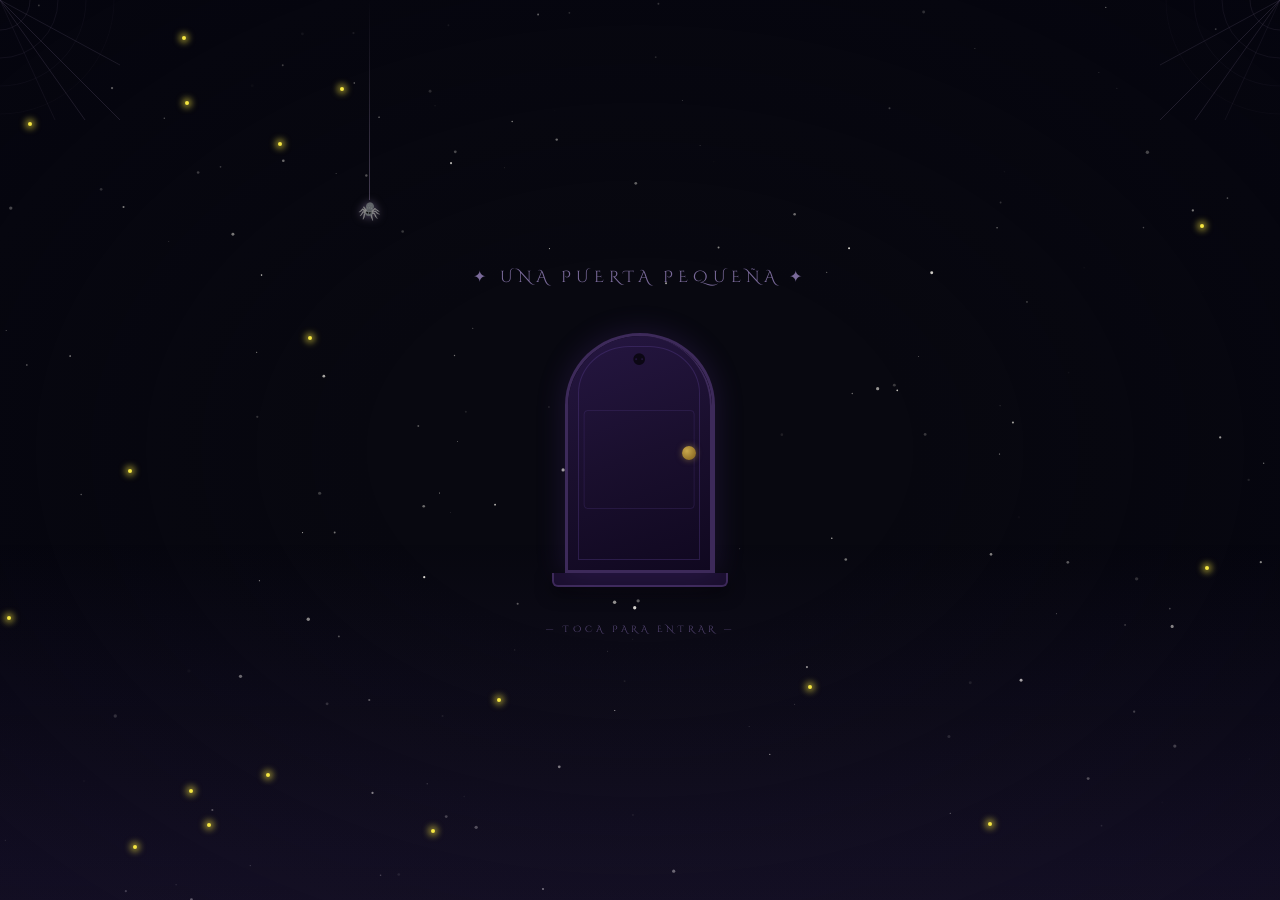
==== commit 7e01cd01: "se agrego la puerta" ====
--- a/index.html
+++ b/index.html
@@ -4,6 +4,7 @@
     <meta charset="UTF-8">
     <meta name="viewport" content="width=device-width, initial-scale=1.0">
     <title>Happy Birthday</title>
+    <script>if(!sessionStorage.getItem('entered')){window.location.replace('intro.html');}</script>
     <link rel="stylesheet" href="style.css">
 </head>
 <body class="mundo-real">
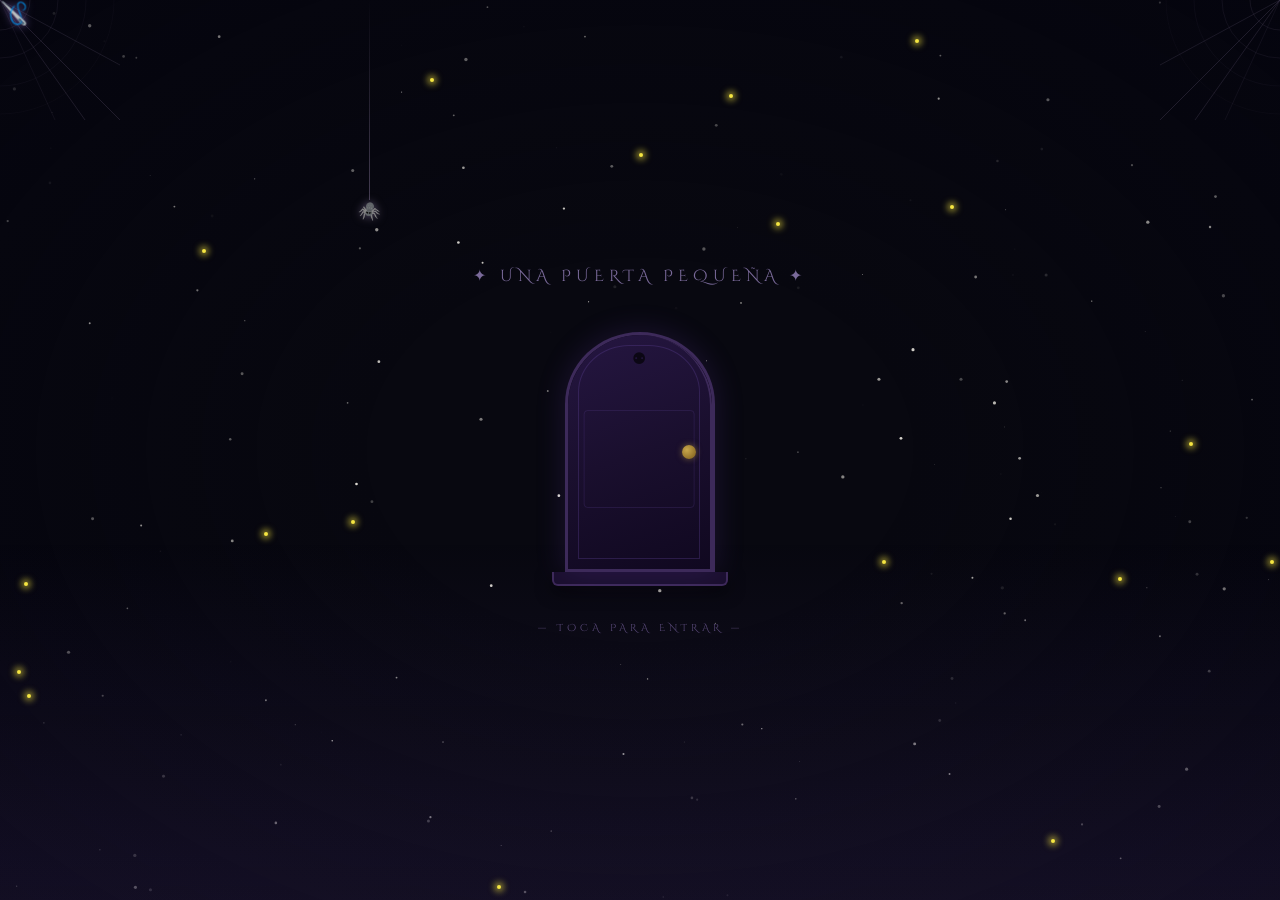
==== commit 37426e89: "adesion de mp3 de fondo y nuevos efectos" ====
--- a/index.html
+++ b/index.html
@@ -10,6 +10,18 @@
 <body class="mundo-real">
     <canvas id="stars-canvas"></canvas>
 
+    <canvas id="static-canvas" style="
+      position: fixed;
+      inset: 0;
+      pointer-events: none;
+      z-index: 9998;
+      opacity: 0;
+      transition: opacity 0.1s;
+    "></canvas>
+
+    <audio id="musica-fondo" loop>
+      <source src="audio.mp3" type="audio/mpeg">
+    </audio>
     <div class="toggle-wrap">
       <span class="toggle-label" id="lbl-real">Mundo Real</span>
       <button class="toggle-btn" id="toggle-btn" onclick="toggleWorld()" aria-label="Cambiar mundo">
@@ -49,7 +61,7 @@
       <div class="fuego"></div>
     </div>
       <svg id="cake" version="1.1" x="0px" y="0px" width="200px" height="500px" viewBox="0 0 200 500" enable-background="new 0 0 200 500" xml:space="preserve">
-    <path fill="#a88679" d="M173.667-13.94c-49.298,0-102.782,0-147.334,0c-3.999,0-4-16.002,0-16.002
+    <path fill="var(--cake-bizcocho)" d="M173.667-13.94c-49.298,0-102.782,0-147.334,0c-3.999,0-4-16.002,0-16.002
 		c44.697,0,96.586,0,147.334,0C177.667-29.942,177.668-13.94,173.667-13.94z">
         <animate id="bizcocho_3" attributeName="d" calcMode="spline" keySplines="0 0 1 1; 0 0 1 1" begin="relleno_2.end" dur="0.3s" fill="freeze" values="
                           M173.667-13.94c-49.298,0-102.782,0-147.334,0c-3.999,0-4-16.002,0-16.002
@@ -63,7 +75,7 @@
 		c46.385,0,97.539,0,147.334,0C177.668,411.567,177.667,427.569,173.667,427.569z
                           " />
     </path>
-    <path fill="#8b6a60" d="M100-178.521c1.858,0,3.364,1.506,3.364,3.363c0,0,0,33.17,0,44.227
+    <path fill="var(--cake-relleno)" d="M100-178.521c1.858,0,3.364,1.506,3.364,3.363c0,0,0,33.17,0,44.227
 		c0,19.144,0,57.431,0,76.574c0,10.152,0,40.607,0,40.607c0,1.858-1.506,3.364-3.364,3.364l0,0c-1.858,0-3.364-1.506-3.364-3.364c0,0,0-30.455,0-40.607c0-19.144,0-57.432,0-76.575c0-11.057,0-44.226,0-44.226C96.636-177.015,98.142-178.521,100-178.521
 		L100-178.521z">
         <animate id="relleno_2" attributeName="d" calcMode="spline" keySplines="0 0 1 1; 0 0 1 1; 0 0 0.58 1" begin="bizcocho_2.end" dur="0.5s" fill="freeze" values="
@@ -86,7 +98,7 @@
 		c0,0-4.125-4.983,0-7.823c5.201-3.58,16.085,0,23.725,0c8.841,0,20.762,0,20.762,0c3.686,0,8.597,0,19.511,0H102.242z
                           " />
     </path>
-    <path fill="#a88679" d="M173.667-15.929c-46.512,0-105.486,0-147.334,0c-3.999,0-4-16.002,0-16.002
+    <path fill="var(--cake-bizcocho)" d="M173.667-15.929c-46.512,0-105.486,0-147.334,0c-3.999,0-4-16.002,0-16.002
 		c43.566,0,97.96,0,147.334,0C177.667-31.931,177.666-15.929,173.667-15.929z">
         <animate id="bizcocho_2" attributeName="d" calcMode="spline" keySplines="0 0 1 1; 0 0 1 1; 0.25 0 0.58 1" begin="relleno_1.end" dur="0.5s" fill="freeze" values="
                           M173.667-15.929c-46.512,0-105.486,0-147.334,0c-3.999,0-4-16.002,0-16.002
@@ -102,7 +114,7 @@
 		c44.697,0,96.586,0,147.334,0C177.667,435.392,177.668,451.394,173.667,451.394z
                           " />
     </path>
-    <path fill="#8b6a60" d="M101.368-73.685c0,12.164,0,15.18,0,28.519c0,22.702,0-13.661,0,8.304c0,14.48,0,18.233,0,30.512
+    <path fill="var(--cake-relleno)" d="M101.368-73.685c0,12.164,0,15.18,0,28.519c0,22.702,0-13.661,0,8.304c0,14.48,0,18.233,0,30.512
 		c0,1.753-2.958,1.847-2.958,0c0-12.68,0-16.277,0-30.401c0-21.983,0,11.66,0-8.305c0-13.027,0-15.992,0-28.628
 		C98.411-75.883,101.368-75.592,101.368-73.685z">
         <animate id="relleno_1" attributeName="d" calcMode="spline" keySplines="0 0 1 1; 0 0 1 1; 0 0 0.6 1" begin="bizcocho_1.end" dur="0.5s" fill="freeze" values="
@@ -123,7 +135,7 @@
 		c-4.109,0.65-3.01-10.006,0-10.006C37.129,451.394,149.379,451.394,173.667,451.394z
                           " />
     </path>
-    <path fill="#a88679" d="M173.667,21.571c-33.174,0-111.467,0-147.334,0c-4,0-4-16.002,0-16.002c39.836,0,105.982,0,147.334,0
+    <path fill="var(--cake-bizcocho)" d="M173.667,21.571c-33.174,0-111.467,0-147.334,0c-4,0-4-16.002,0-16.002c39.836,0,105.982,0,147.334,0
 		C177.668,5.569,177.667,21.571,173.667,21.571z">
         <animate id="bizcocho_1" attributeName="d" calcMode="spline" keySplines="0 0 1 1; 0 0 1 1; 0 0 1 1; 0.25 0 1 1; 0 0 1 1; 0.25 0 0.6 1" begin="2s" dur="0.8s" fill="freeze" values="
                           M173.667,21.571c-33.174,0-111.467,0-147.334,0c-4,0-4-16.002,0-16.002c39.836,0,105.982,0,147.334,0
@@ -148,7 +160,7 @@
 		C177.667,459.569,177.666,475.571,173.667,475.571z
                           " />
     </path>
-    <path fill="#C3B1E1" d="M104.812,113.216c0,3.119-2.164,5.67-4.812,5.67c-2.646,0-4.812-2.551-4.812-5.67c0-5.594,0-16.782,0-22.375
+    <path fill="var(--cake-crema)" d="M104.812,113.216c0,3.119-2.164,5.67-4.812,5.67c-2.646,0-4.812-2.551-4.812-5.67c0-5.594,0-16.782,0-22.375
 	c0-5.143,0-15.427,0-20.568c0-7.333,0-21.998,0-29.33c0-5.523,0-16.569,0-22.092c0-3.295,0-9.885,0-13.181
 	C95.188,2.551,97.353,0,100,0c2.648,0,4.812,2.551,4.812,5.669c0,3.248,0,9.743,0,12.991c0,5.428,0,16.284,0,21.711
 	c0,7.618,0,22.854,0,30.472c0,4.952,0,14.854,0,19.807C104.812,96.292,104.812,107.576,104.812,113.216z">
--- a/style.css
+++ b/style.css
@@ -20,6 +20,10 @@
   --titulo-shadow: rgba(180, 159, 204, .7);
   --msg-color:     #c9a84c;
   --msg-glow:      rgba(245, 230, 66, .8);
+  --cake-bizcocho:   #a88679;  
+  --cake-relleno:    #8b6a60;  
+  --cake-crema:      #C3B1E1;  
+  --cake-base-line:  #fefae9;
 }
 
 /* ================================================================
@@ -41,6 +45,10 @@
   --titulo-shadow: rgba(245, 235, 224, .4);
   --msg-color:     #BAB8B5;   /* mensaje */
   --msg-glow:      rgba(245, 235, 224, .35);
+  --cake-bizcocho:   #4a251d;  
+  --cake-relleno:    #2b110c;  
+  --cake-crema:      #a61c1c;  
+  --cake-base-line:  #4d0f54;
 }
 
 /* ================================================================
@@ -122,10 +130,16 @@
   display: block; position: relative;
   width: min(200px, 52vw); height: auto;
   margin: -10em auto 0 auto; overflow: hidden;
-  transition: filter 0.8s ease;
-}
-body.otra-madre #cake { filter: sepia(0.4) hue-rotate(-30deg) saturate(1.5); }
-
+  z-index: 6;
+  transition: transform 0.8s cubic-bezier(0.4, 0, 0.2, 1), filter 0.8s ease;
+  filter: drop-shadow(0 0 12px rgba(180, 159, 204, 0.4));
+}
+
+/* El efecto visual cuando se activa la Otra Madre */
+body.otra-madre #cake {
+  transform: scale(1.06); 
+  filter: drop-shadow(0 0 20px rgba(166, 28, 28, 0.85)); 
+}
 /* ================================================================
    VELAS
    ================================================================ */
@@ -144,6 +158,13 @@
 }
 .velas:after  { top: 25%; left: 0; }
 .velas:before { top: 45%; left: 0; }
+body.otra-madre .velas {
+  background: #321b15; /* Se vuelve un tono marrón/chocolate oscuro tétrico */
+}
+body.otra-madre .velas:after, 
+body.otra-madre .velas:before {
+  background: #501015; /* Las franjas decorativas mutan a un rojo vino opaco */
+}
 
 .fuego {
   border-radius: 100%; position: absolute;
@@ -170,10 +191,17 @@
   50%       { background: rgba(255,50,0,.1);  box-shadow: 0 0 40px 20px rgba(248,233,209,.2); transform: translateY(-20px) scale(0); }
 }
 @keyframes fuego-rojo {
-  0%, 100% { background: rgba(220,50,50,.7); box-shadow: 0 0 40px 10px rgba(180,30,30,.4); transform: translateY(0) scale(1); }
-  50%       { background: rgba(255,0,0,.2);  box-shadow: 0 0 40px 20px rgba(180,30,30,.3); transform: translateY(-20px) scale(0); }
-}
-
+  0%, 100% { 
+    background: rgba(57, 255, 20, 0.7); /* Verde neón brillante */
+    box-shadow: 0 0 40px 10px rgba(46, 204, 113, 0.5); /* Resplandor neón */
+    transform: translateY(0) scale(1); 
+  }
+  50% { 
+    background: rgba(0, 255, 150, 0.2); /* Mutación a verde esmeralda pálido al encogerse */
+    box-shadow: 0 0 40px 20px rgba(46, 204, 113, 0.3); 
+    transform: translateY(-20px) scale(0); 
+  }
+}
 @keyframes in { to { transform: translateX(-50%) translateY(0); } }
 
 /* ================================================================
@@ -431,3 +459,11 @@
   opacity: 0; transition: opacity 0.8s ease;
 }
 body.otra-madre::after { opacity: 1; }
+/* ── CURSOR PERSONALIZADO ── */
+* {
+  cursor: none !important;
+}
+/* Transición fluida para los rellenos internos de tu SVG */
+#cake path[fill], #cake rect[fill] {
+  transition: fill 0.8s ease-in-out;
+}
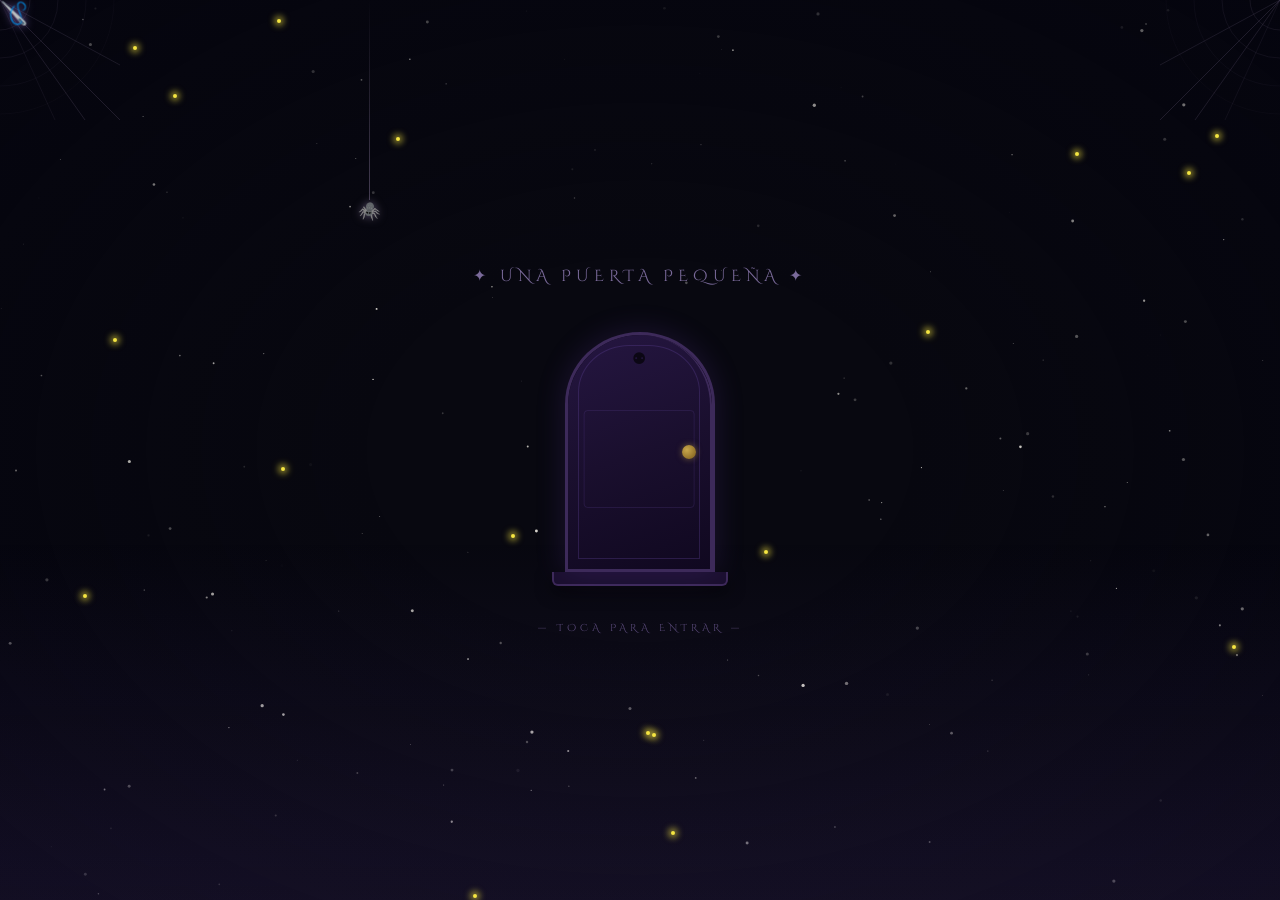
==== commit e5210772: "estrellas ocultas" ====
--- a/index.html
+++ b/index.html
@@ -32,7 +32,9 @@
       <span class="toggle-label" id="lbl-otra">Otra Madre</span>
     </div>
 
+    <img src="puerta.png" class="puerta-bg" alt="puerta">
     <img src="gato.png" class="gato-bl" alt="">
+    <img src="gato2.png" class="gato-om" alt="">
     <img src="rama.png" class="rama-tl" alt="">
     <img src="rama.png" class="rama-br" alt="">
     <div class="spider-wrap">
@@ -213,6 +215,28 @@
       <h1 class="titulo-otra-madre">✦ They Will Be Mine ✦</h1>
       <p id="msg"></p>
     </div>
+    <!-- ============ BOTONES SECRETOS OCULTOS ============ -->
+    <div class="secretos-wrap" id="secretos-wrap">
+      <button class="secreto" data-id="0" style="top:6%; left:33%;">✦</button>
+      <button class="secreto" data-id="1" style="top:90%; left:47%;">✦</button>
+      <button class="secreto" data-id="2" style="top:16%; left:42%;">✦</button>
+      <button class="secreto" data-id="3" style="top:34%; left:90%;">✦</button>
+      <button class="secreto" data-id="4" style="top:48%; left:5%;">✦</button>
+      <button class="secreto" data-id="5" style="top:62%; left:92%;">✦</button>
+    </div>
+
+    <div class="secreto-overlay" id="secreto-overlay">
+      <div class="secreto-card">
+        <p class="secreto-titulo">✦ Mensaje Secreto ✦</p>
+        <p class="secreto-msg" id="secreto-msg">Has encontrado algo que no debía ser descubierto...
+Pero algunas cosas están destinadas a encontrarse. ❤️
+En este mundo hay muchas puertas... pero yo siempre elegiría la que me lleva a ti.
+Porque entre tantos caminos, tantos mundos y tantos lugares por descubrir,
+encontrarte a ti fue, sin duda, mi mejor casualidad.</p>
+        <button class="secreto-close" id="secreto-close">cerrar</button>
+      </div>
+    </div>
+
     <script src="main.js"></script>
     <div class="fog"></div>
 </body>
--- a/style.css
+++ b/style.css
@@ -8,11 +8,11 @@
   --accent:        #b49fcc;
   --accent2:       #c9a84c;
   --glow2:         rgba(245, 230, 66, .8);
-  --fog-color:     rgba(180, 159, 204, 0.2);
+  --fog-color:     rgba(118, 94, 151, 0.29);
   --moon-bg:       #f5e8a0;
   --moon-shadow:   rgba(245, 232, 160, .6);
   --moon-shadow2:  rgba(245, 232, 160, .8);
-  --bg:            #0a0a1a;
+  --bg:            #0d081b;
   --web-color:     rgba(180, 159, 204, .5);
   --firefly:       #f5e642;
   --firefly-glow:  rgba(245, 230, 66, .6);
@@ -146,6 +146,7 @@
 .velas {
   background: #fbfbfb; border-radius: 10px;
   position: absolute; top: 228px; left: 50%;
+  z-index: 6; 
   margin-left: -2.4px; margin-top: -8.33px;
   width: 5px; height: 35px;
   transform: translateX(-50%) translateY(-300px);
@@ -169,6 +170,7 @@
 .fuego {
   border-radius: 100%; position: absolute;
   top: -25px; left: 50%; margin-left: -4.6px;
+  z-index: 6; 
   width: 8.67px; height: 28px;
 }
 
@@ -204,10 +206,11 @@
 }
 @keyframes in { to { transform: translateX(-50%) translateY(0); } }
 
+
 /* ================================================================
    TEXTO
    ================================================================ */
-.text { text-align: center; padding: 0 1rem; }
+.text { text-align: center; padding: 0 1rem; position: relative; z-index: 6; width: 100%; }
 
 /* Títulos */
 .titulo-mundo-real,
@@ -417,6 +420,22 @@
 }
 
 /* ================================================================
+   PUERTA
+   ================================================================ */
+.puerta-bg {
+  position: fixed;
+  top: 50%;
+  left: 52%;
+  transform: translate(-50%, -55%);
+  height: auto;
+  width: 300px;
+  z-index: 2;
+  pointer-events: none;
+  object-fit: contain;
+  opacity: 0.92;
+  filter: brightness(0.5) saturate(1.3);
+}
+/* ================================================================
    RAMAS
    ================================================================ */
 .rama-tl {
@@ -442,11 +461,37 @@
 .gato-bl {
   position: fixed; bottom: 0; left: 0;
   width: clamp(120px, 35vw, 220px);
-  pointer-events: none; z-index: 4;
+  pointer-events: none; z-index: 5;
   mix-blend-mode: lighten; transition: filter 0.8s;
 }
 body.otra-madre .gato-bl {
   filter: sepia(.5) hue-rotate(-20deg) saturate(2) brightness(.8);
+}
+/* ================================================================
+   GATO otra madre
+   ================================================================ */
+.gato-om {
+  position: fixed;
+  bottom: 0;
+  left: 0;
+  width: clamp(120px, 35vw, 220px);
+  pointer-events: none;
+  z-index: 5;
+  mix-blend-mode: normal;          /* sin blend para que se vea bien oscuro */
+  opacity: 0;
+  transition: opacity 0.8s ease, filter 0.8s;
+  filter: drop-shadow(0 0 18px rgba(80, 0, 0, 0.9));
+}
+
+/* Ocultar gato normal en Otra Madre */
+body.otra-madre .gato-bl {
+  opacity: 0;
+  pointer-events: none;
+}
+
+/* Mostrar gato oscuro solo en Otra Madre */
+body.otra-madre .gato-om {
+  opacity: 1;
 }
 
 /* ================================================================
@@ -466,4 +511,124 @@
 /* Transición fluida para los rellenos internos de tu SVG */
 #cake path[fill], #cake rect[fill] {
   transition: fill 0.8s ease-in-out;
-}+}
+/* ================================================================
+   BOTONES SECRETOS OCULTOS
+   ================================================================ */
+.secretos-wrap {
+  position: fixed;
+  inset: 0;
+  pointer-events: none;
+  z-index: 15;
+}
+
+.secreto {
+  position: fixed;
+  width: 26px;
+  height: 26px;
+  border: none;
+  background: transparent;
+  color: var(--accent);
+  font-size: 15px;
+  line-height: 26px;
+  text-align: center;
+  opacity: 0.14;
+  cursor: pointer;
+  pointer-events: auto;
+  padding: 0;
+  transition: opacity .4s ease, transform .4s ease, filter .4s ease, color .4s ease;
+  filter: drop-shadow(0 0 2px var(--accent));
+  animation: secretoFloat 5.5s ease-in-out infinite;
+}
+
+.secreto:hover {
+  opacity: 0.6;
+  transform: scale(1.35);
+}
+
+.secreto.encontrado {
+  opacity: 1;
+  color: var(--accent2);
+  filter: drop-shadow(0 0 10px var(--glow2));
+  animation: secretoPulso 1.7s ease-in-out infinite;
+  cursor: default;
+  pointer-events: none;
+}
+
+@keyframes secretoFloat {
+  0%, 100% { transform: translateY(0); }
+  50%      { transform: translateY(-7px); }
+}
+
+@keyframes secretoPulso {
+  0%, 100% { transform: scale(1); }
+  50%      { transform: scale(1.3); }
+}
+
+/* ── Tarjeta del mensaje secreto ── */
+.secreto-overlay {
+  position: fixed;
+  inset: 0;
+  background: rgba(8, 6, 14, 0.9);
+  display: flex;
+  align-items: center;
+  justify-content: center;
+  z-index: 999;
+  opacity: 0;
+  pointer-events: none;
+  transition: opacity .8s ease;
+}
+
+.secreto-overlay.visible {
+  opacity: 1;
+  pointer-events: auto;
+}
+
+.secreto-card {
+  max-width: 90vw;
+  width: 480px;
+  text-align: center;
+  padding: 2.2rem 1.8rem;
+  border: 1px solid var(--accent);
+  border-radius: 14px;
+  box-shadow: 0 0 50px var(--glow2), inset 0 0 30px rgba(0,0,0,.4);
+  background: rgba(20, 14, 34, 0.75);
+  backdrop-filter: blur(4px);
+}
+
+.secreto-titulo {
+  font-family: 'Cinzel Decorative', cursive;
+  font-size: 0.75rem;
+  letter-spacing: 4px;
+  text-transform: uppercase;
+  color: var(--titulo-color);
+  text-shadow: 0 0 12px var(--titulo-shadow);
+  margin-bottom: 1.1rem;
+}
+
+.secreto-msg {
+  color: var(--msg-color);
+  text-shadow: 0 0 16px var(--msg-glow);
+  font-size: 1.05rem;
+  line-height: 1.7;
+  margin-bottom: 1.6rem;
+  white-space: pre-line;
+}
+
+.secreto-close {
+  background: transparent;
+  border: 1px solid var(--accent);
+  color: var(--accent);
+  padding: .5rem 1.3rem;
+  border-radius: 20px;
+  cursor: pointer;
+  letter-spacing: 2px;
+  text-transform: uppercase;
+  font-size: .65rem;
+  transition: background .3s ease, color .3s ease;
+}
+
+.secreto-close:hover {
+  background: var(--accent);
+  color: var(--bg);
+}
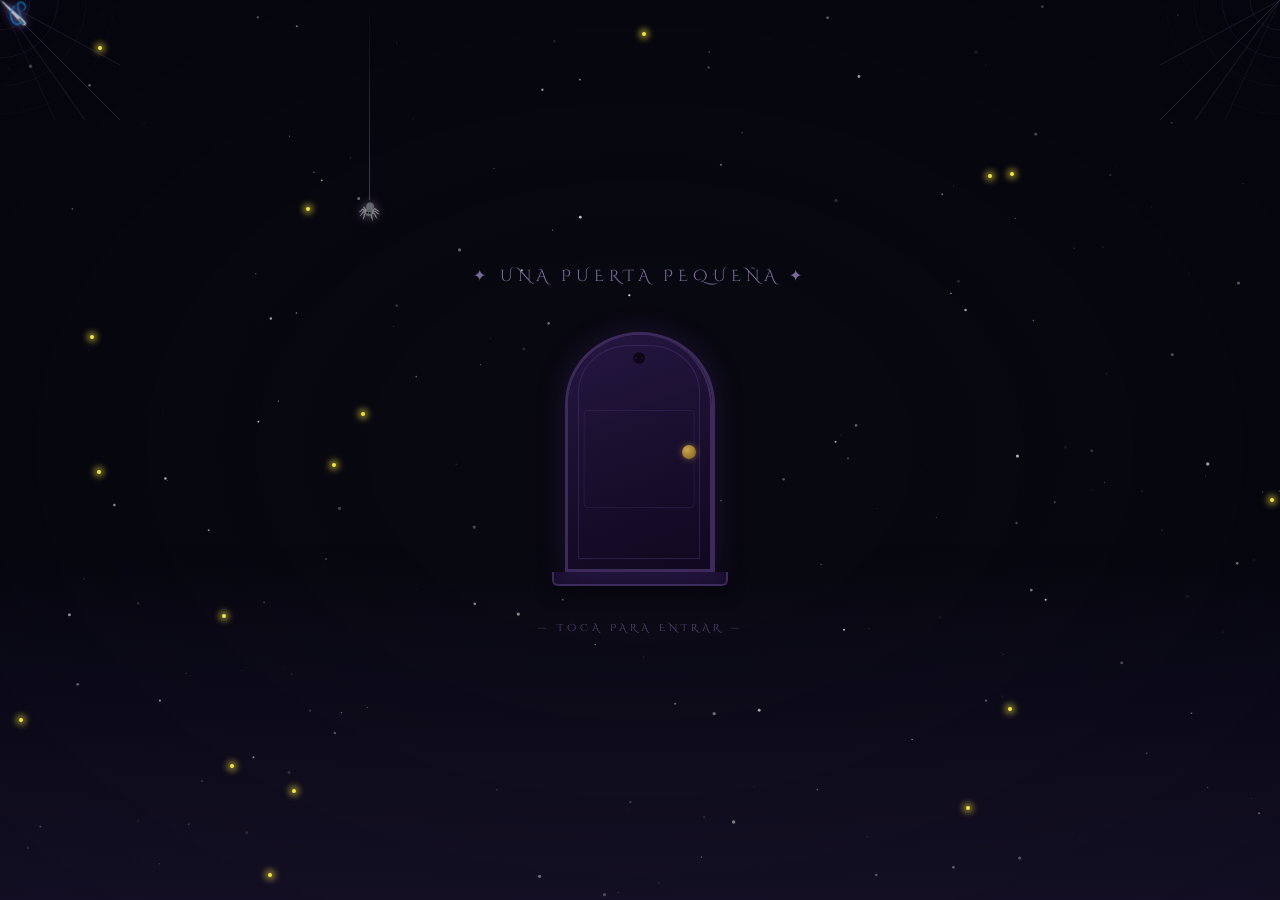
==== commit fb785a9b: "Mi mensaje" ====
--- a/index.html
+++ b/index.html
@@ -227,13 +227,13 @@
 
     <div class="secreto-overlay" id="secreto-overlay">
       <div class="secreto-card">
-        <p class="secreto-titulo">✦ Mensaje Secreto ✦</p>
-        <p class="secreto-msg" id="secreto-msg">Has encontrado algo que no debía ser descubierto...
-Pero algunas cosas están destinadas a encontrarse. ❤️
-En este mundo hay muchas puertas... pero yo siempre elegiría la que me lleva a ti.
-Porque entre tantos caminos, tantos mundos y tantos lugares por descubrir,
-encontrarte a ti fue, sin duda, mi mejor casualidad.</p>
-        <button class="secreto-close" id="secreto-close">cerrar</button>
+        <p class="secreto-titulo">✦ Una Estrella Para Ti ✦</p>
+        <p class="secreto-msg" id="secreto-msg">Las encontraste todas.
+Cada estrella escondida estaba esperando tu mirada.
+Feliz cumpleaños, mi amor ❤️
+Hoy el cielo guardó la más brillante para ti...
+y es la que siempre me mira de vuelta.</p>
+        <button class="secreto-close" id="secreto-close">pedir un deseo</button>
       </div>
     </div>
 
